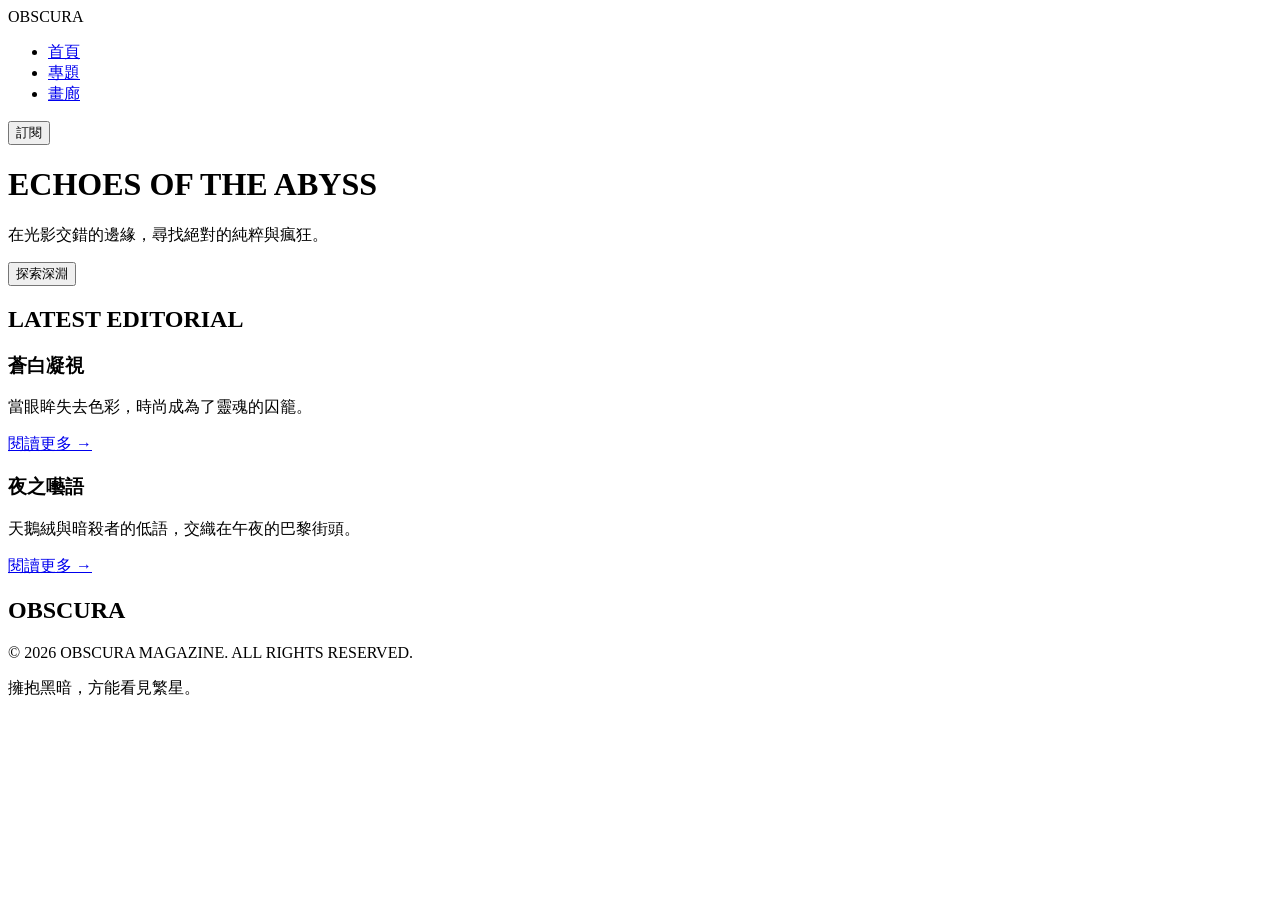
==== as04/index.html @ 0b8ed67d "Create index.html for OBSCURA magazine website This HTML file sets up the structure for the OBSCURA " ====
<!DOCTYPE html>
<html lang="zh-TW">
<head>
    <meta charset="UTF-8">
    <meta name="viewport" content="width=device-width, initial-scale=1.0">
    <title>OBSCURA | 詭譎時尚</title>
    <!-- 引入 Google Fonts -->
    <link href="https://fonts.googleapis.com/css2?family=Cormorant+Garamond:ital,wght@0,400;0,700;1,400&family=Montserrat:wght@300;400;600&display=swap" rel="stylesheet">
    <link rel="stylesheet" href="style.css">
</head>
<body>

    <!-- 導覽列 -->
    <nav class="navbar">
        <div class="logo">OBSCURA</div>
        <ul class="nav-links">
            <li><a href="#home">首頁</a></li>
            <li><a href="#editorial">專題</a></li>
            <li><a href="#gallery">畫廊</a></li>
        </ul>
        <button class="nav-btn">訂閱</button>
    </nav>

    <!-- 主視覺區塊 -->
    <header id="home" class="hero">
        <div class="hero-content">
            <h1 class="glitch-text" data-text="ECHOES OF THE ABYSS">ECHOES OF THE ABYSS</h1>
            <p>在光影交錯的邊緣，尋找絕對的純粹與瘋狂。</p>
            <button class="cta-btn">探索深淵</button>
        </div>
        <div class="hero-overlay"></div>
    </header>

    <!-- 雜誌文章區塊 -->
    <section id="editorial" class="editorial-section">
        <h2 class="section-title">LATEST EDITORIAL</h2>
        <div class="editorial-grid">
            <article class="card">
                <div class="card-img" style="background-image: url('https://images.unsplash.com/photo-1509631179647-0177331693ae?q=80&w=800&auto=format&fit=crop');"></div>
                <div class="card-content">
                    <h3>蒼白凝視</h3>
                    <p>當眼眸失去色彩，時尚成為了靈魂的囚籠。</p>
                    <a href="#" class="read-more">閱讀更多 <span>→</span></a>
                </div>
            </article>
            <article class="card">
                <div class="card-img" style="background-image: url('https://images.unsplash.com/photo-1605806616949-1e87b487cb2a?q=80&w=800&auto=format&fit=crop');"></div>
                <div class="card-content">
                    <h3>夜之囈語</h3>
                    <p>天鵝絨與暗殺者的低語，交織在午夜的巴黎街頭。</p>
                    <a href="#" class="read-more">閱讀更多 <span>→</span></a>
                </div>
            </article>
        </div>
    </section>

    <!-- 頁尾 -->
    <footer class="footer">
        <h2>OBSCURA</h2>
        <p>© 2026 OBSCURA MAGAZINE. ALL RIGHTS RESERVED.</p>
        <p class="disclaimer">擁抱黑暗，方能看見繁星。</p>
    </footer>

</body>
</html>
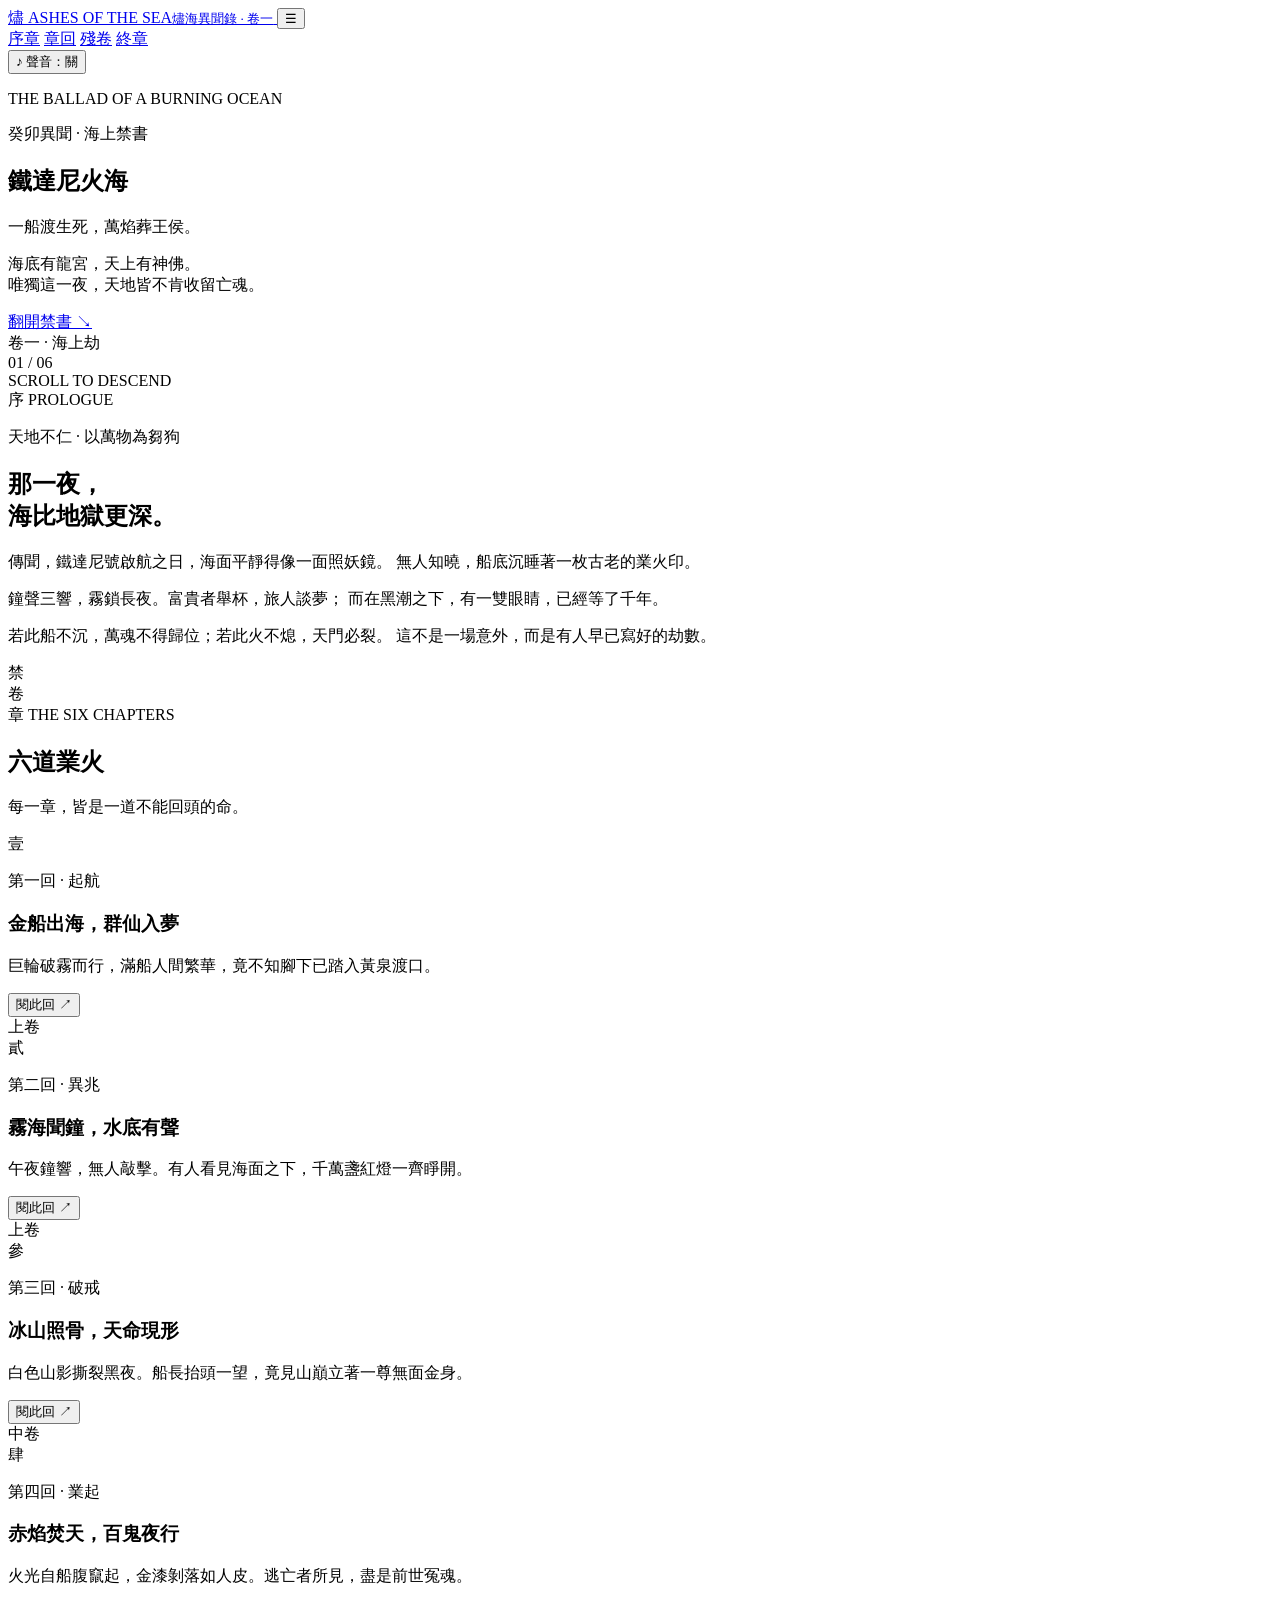
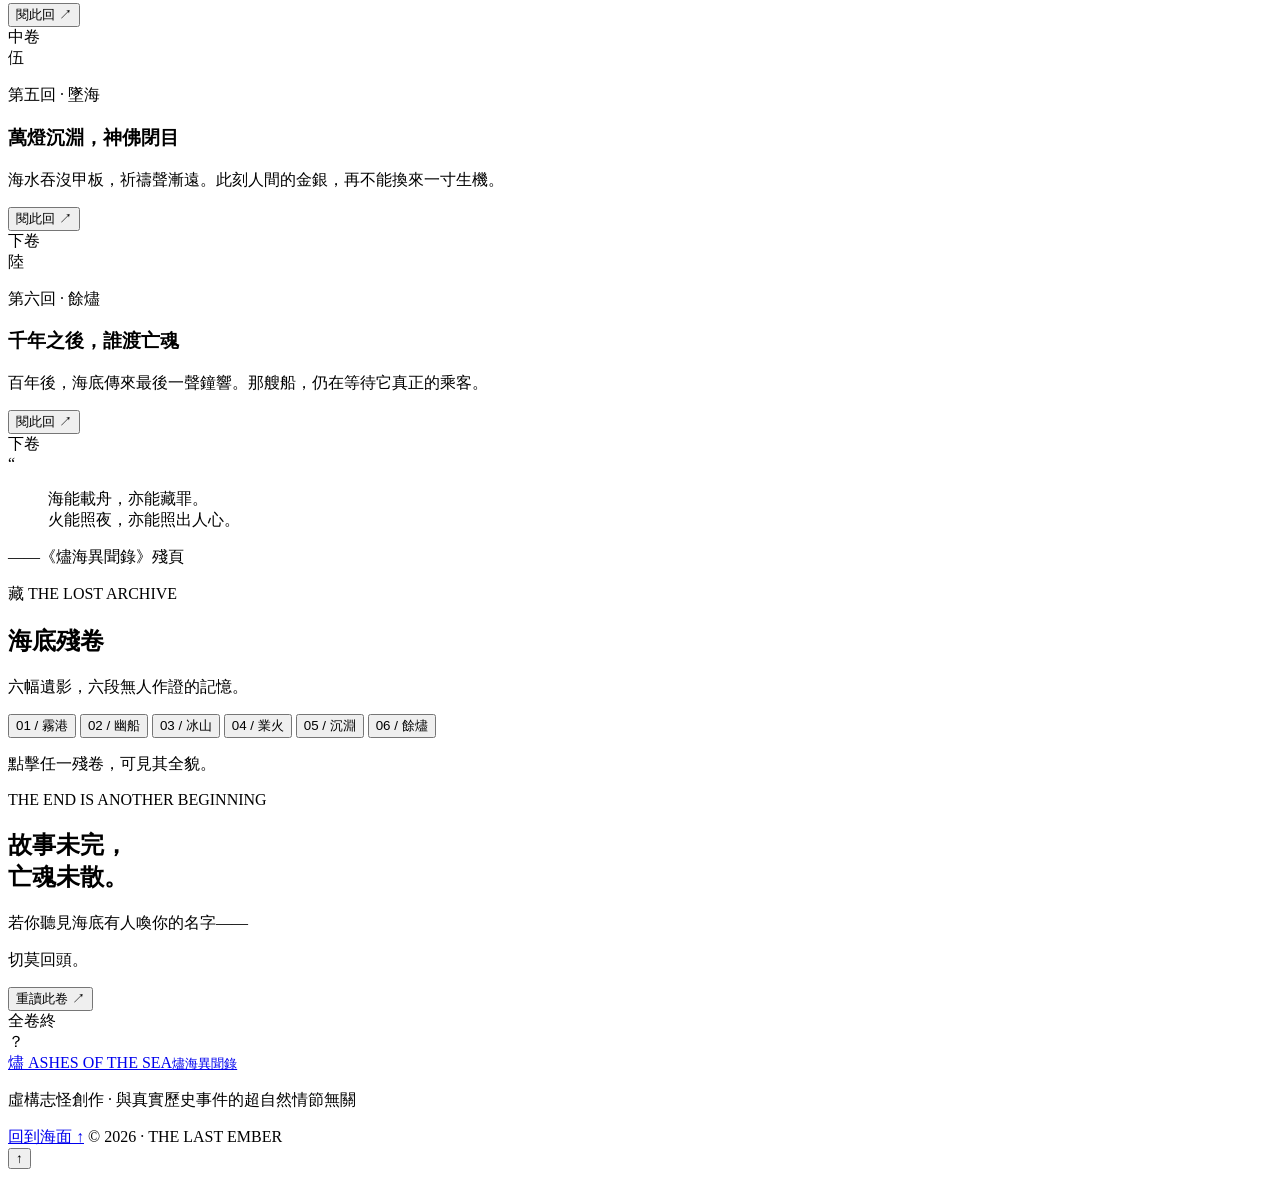
==== commit 5ce6b62c: "Create index.html" ====
--- a/as04/index.html
+++ b/as04/index.html
@@ -1,65 +1,447 @@
+
 <!DOCTYPE html>
-<html lang="zh-TW">
+<html lang="zh-Hant">
 <head>
-    <meta charset="UTF-8">
-    <meta name="viewport" content="width=device-width, initial-scale=1.0">
-    <title>OBSCURA | 詭譎時尚</title>
-    <!-- 引入 Google Fonts -->
-    <link href="https://fonts.googleapis.com/css2?family=Cormorant+Garamond:ital,wght@0,400;0,700;1,400&family=Montserrat:wght@300;400;600&display=swap" rel="stylesheet">
-    <link rel="stylesheet" href="style.css">
+  <meta charset="UTF-8">
+  <meta name="viewport" content="width=device-width, initial-scale=1.0">
+  <meta name="theme-color" content="#100d0c">
+  <meta name="description" content="鐵達尼火海：一場沉船、一場業火、一段被命運焚燒的神話。">
+  <title>鐵達尼火海 — 燼海異聞錄</title>
+  <link rel="stylesheet" href="style.css">
 </head>
 <body>
-
-    <!-- 導覽列 -->
-    <nav class="navbar">
-        <div class="logo">OBSCURA</div>
-        <ul class="nav-links">
-            <li><a href="#home">首頁</a></li>
-            <li><a href="#editorial">專題</a></li>
-            <li><a href="#gallery">畫廊</a></li>
-        </ul>
-        <button class="nav-btn">訂閱</button>
+  <div class="grain" aria-hidden="true"></div>
+  <div class="progress-track"><span id="progress"></span></div>
+
+  <header class="topbar">
+    <a class="brand" href="#home" aria-label="回到首頁">
+      <span class="brand-mark">燼</span>
+      <span>ASHES OF THE SEA<small>燼海異聞錄 · 卷一</small></span>
+    </a>
+    <button class="menu-toggle" id="menuToggle"
+      aria-expanded="false" aria-label="開啟導覽">☰</button>
+    <nav id="nav">
+      <a href="#prologue">序章</a>
+      <a href="#chapters">章回</a>
+      <a href="#gallery">殘卷</a>
+      <a href="#epilogue">終章</a>
     </nav>
-
-    <!-- 主視覺區塊 -->
-    <header id="home" class="hero">
-        <div class="hero-content">
-            <h1 class="glitch-text" data-text="ECHOES OF THE ABYSS">ECHOES OF THE ABYSS</h1>
-            <p>在光影交錯的邊緣，尋找絕對的純粹與瘋狂。</p>
-            <button class="cta-btn">探索深淵</button>
+    <button class="sound-btn" id="soundBtn" aria-pressed="false">
+      ♪ <span>聲音：關</span>
+    </button>
+  </header>
+
+  <main>
+    <section class="hero" id="home">
+      <div class="hero-image" role="img" aria-label="鐵達尼火海主視覺"></div>
+      <div class="hero-shade"></div>
+      <div class="hero-copy">
+        <p class="eyebrow">THE BALLAD OF A BURNING OCEAN</p>
+        <p class="hero-kicker">癸卯異聞 · 海上禁書</p>
+        <h1>鐵達尼<span>火海</span></h1>
+        <p class="hero-subtitle">一船渡生死，萬焰葬王侯。</p>
+        <div class="hero-rule"></div>
+        <p class="hero-desc">
+          海底有龍宮，天上有神佛。<br>
+          唯獨這一夜，天地皆不肯收留亡魂。
+        </p>
+        <a class="cta" href="#prologue">翻開禁書 <span>↘</span></a>
+      </div>
+      <div class="hero-side">卷一 · 海上劫</div>
+      <div class="hero-index">01 / 06</div>
+      <div class="scroll-note">SCROLL TO DESCEND</div>
+    </section>
+
+    <section class="intro section-pad" id="prologue">
+      <div class="section-label"><span>序</span> PROLOGUE</div>
+      <div class="intro-grid">
+        <div>
+          <p class="vertical-note">天地不仁 · 以萬物為芻狗</p>
+          <h2>那一夜，<br>海比地獄更深。</h2>
         </div>
-        <div class="hero-overlay"></div>
-    </header>
-
-    <!-- 雜誌文章區塊 -->
-    <section id="editorial" class="editorial-section">
-        <h2 class="section-title">LATEST EDITORIAL</h2>
-        <div class="editorial-grid">
-            <article class="card">
-                <div class="card-img" style="background-image: url('https://images.unsplash.com/photo-1509631179647-0177331693ae?q=80&w=800&auto=format&fit=crop');"></div>
-                <div class="card-content">
-                    <h3>蒼白凝視</h3>
-                    <p>當眼眸失去色彩，時尚成為了靈魂的囚籠。</p>
-                    <a href="#" class="read-more">閱讀更多 <span>→</span></a>
-                </div>
-            </article>
-            <article class="card">
-                <div class="card-img" style="background-image: url('https://images.unsplash.com/photo-1605806616949-1e87b487cb2a?q=80&w=800&auto=format&fit=crop');"></div>
-                <div class="card-content">
-                    <h3>夜之囈語</h3>
-                    <p>天鵝絨與暗殺者的低語，交織在午夜的巴黎街頭。</p>
-                    <a href="#" class="read-more">閱讀更多 <span>→</span></a>
-                </div>
-            </article>
+        <div class="intro-text">
+          <p class="dropcap">
+            傳聞，鐵達尼號啟航之日，海面平靜得像一面照妖鏡。
+            無人知曉，船底沉睡著一枚古老的業火印。
+          </p>
+          <p>
+            鐘聲三響，霧鎖長夜。富貴者舉杯，旅人談夢；
+            而在黑潮之下，有一雙眼睛，已經等了千年。
+          </p>
+          <p>
+            若此船不沉，萬魂不得歸位；若此火不熄，天門必裂。
+            這不是一場意外，而是有人早已寫好的劫數。
+          </p>
+          <div class="seal">禁<br>卷</div>
         </div>
-    </section>
-
-    <!-- 頁尾 -->
-    <footer class="footer">
-        <h2>OBSCURA</h2>
-        <p>© 2026 OBSCURA MAGAZINE. ALL RIGHTS RESERVED.</p>
-        <p class="disclaimer">擁抱黑暗，方能看見繁星。</p>
-    </footer>
-
+      </div>
+    </section>
+
+    <section class="chapters section-pad" id="chapters">
+      <div class="section-label"><span>章</span> THE SIX CHAPTERS</div>
+      <div class="section-heading">
+        <h2>六道業火</h2>
+        <p>每一章，皆是一道不能回頭的命。</p>
+      </div>
+
+      <div class="chapter-list">
+        <article class="chapter" data-chapter="01">
+          <div class="chapter-no">壹</div>
+          <div class="chapter-image image-1" role="img" aria-label="第一章配圖"></div>
+          <div class="chapter-copy">
+            <p class="chapter-tag">第一回 · 起航</p>
+            <h3>金船出海，群仙入夢</h3>
+            <p>巨輪破霧而行，滿船人間繁華，竟不知腳下已踏入黃泉渡口。</p>
+            <button class="read-btn" data-open="0">閱此回 <span>↗</span></button>
+          </div>
+          <span class="chapter-stamp">上卷</span>
+        </article>
+
+        <article class="chapter" data-chapter="02">
+          <div class="chapter-no">貳</div>
+          <div class="chapter-image image-2" role="img" aria-label="第二章配圖"></div>
+          <div class="chapter-copy">
+            <p class="chapter-tag">第二回 · 異兆</p>
+            <h3>霧海聞鐘，水底有聲</h3>
+            <p>午夜鐘響，無人敲擊。有人看見海面之下，千萬盞紅燈一齊睜開。</p>
+            <button class="read-btn" data-open="1">閱此回 <span>↗</span></button>
+          </div>
+          <span class="chapter-stamp">上卷</span>
+        </article>
+
+        <article class="chapter" data-chapter="03">
+          <div class="chapter-no">參</div>
+          <div class="chapter-image image-3" role="img" aria-label="第三章配圖"></div>
+          <div class="chapter-copy">
+            <p class="chapter-tag">第三回 · 破戒</p>
+            <h3>冰山照骨，天命現形</h3>
+            <p>白色山影撕裂黑夜。船長抬頭一望，竟見山巔立著一尊無面金身。</p>
+            <button class="read-btn" data-open="2">閱此回 <span>↗</span></button>
+          </div>
+          <span class="chapter-stamp">中卷</span>
+        </article>
+
+        <article class="chapter" data-chapter="04">
+          <div class="chapter-no">肆</div>
+          <div class="chapter-image image-4" role="img" aria-label="第四章配圖"></div>
+          <div class="chapter-copy">
+            <p class="chapter-tag">第四回 · 業起</p>
+            <h3>赤焰焚天，百鬼夜行</h3>
+            <p>火光自船腹竄起，金漆剝落如人皮。逃亡者所見，盡是前世冤魂。</p>
+            <button class="read-btn" data-open="3">閱此回 <span>↗</span></button>
+          </div>
+          <span class="chapter-stamp">中卷</span>
+        </article>
+
+        <article class="chapter" data-chapter="05">
+          <div class="chapter-no">伍</div>
+          <div class="chapter-image image-5" role="img" aria-label="第五章配圖"></div>
+          <div class="chapter-copy">
+            <p class="chapter-tag">第五回 · 墜海</p>
+            <h3>萬燈沉淵，神佛閉目</h3>
+            <p>海水吞沒甲板，祈禱聲漸遠。此刻人間的金銀，再不能換來一寸生機。</p>
+            <button class="read-btn" data-open="4">閱此回 <span>↗</span></button>
+          </div>
+          <span class="chapter-stamp">下卷</span>
+        </article>
+
+        <article class="chapter" data-chapter="06">
+          <div class="chapter-no">陸</div>
+          <div class="chapter-image image-6" role="img" aria-label="第六章配圖"></div>
+          <div class="chapter-copy">
+            <p class="chapter-tag">第六回 · 餘燼</p>
+            <h3>千年之後，誰渡亡魂</h3>
+            <p>百年後，海底傳來最後一聲鐘響。那艘船，仍在等待它真正的乘客。</p>
+            <button class="read-btn" data-open="5">閱此回 <span>↗</span></button>
+          </div>
+          <span class="chapter-stamp">下卷</span>
+        </article>
+      </div>
+    </section>
+
+    <section class="quote-band">
+      <div class="quote-mark">“</div>
+      <blockquote>海能載舟，亦能藏罪。<br>火能照夜，亦能照出人心。</blockquote>
+      <p>——《燼海異聞錄》殘頁</p>
+    </section>
+
+    <section class="gallery section-pad" id="gallery">
+      <div class="section-label"><span>藏</span> THE LOST ARCHIVE</div>
+      <div class="section-heading">
+        <h2>海底殘卷</h2>
+        <p>六幅遺影，六段無人作證的記憶。</p>
+      </div>
+      <div class="gallery-grid">
+        <button class="gallery-item g1" data-gallery="0" aria-label="放大第一張照片">
+          <span>01 / 霧港</span>
+        </button>
+        <button class="gallery-item g2" data-gallery="1" aria-label="放大第二張照片">
+          <span>02 / 幽船</span>
+        </button>
+        <button class="gallery-item g3" data-gallery="2" aria-label="放大第三張照片">
+          <span>03 / 冰山</span>
+        </button>
+        <button class="gallery-item g4" data-gallery="3" aria-label="放大第四張照片">
+          <span>04 / 業火</span>
+        </button>
+        <button class="gallery-item g5" data-gallery="4" aria-label="放大第五張照片">
+          <span>05 / 沉淵</span>
+        </button>
+        <button class="gallery-item g6" data-gallery="5" aria-label="放大第六張照片">
+          <span>06 / 餘燼</span>
+        </button>
+      </div>
+      <p class="gallery-hint">點擊任一殘卷，可見其全貌。</p>
+    </section>
+
+    <section class="epilogue" id="epilogue">
+      <div class="epilogue-image"></div>
+      <div class="epilogue-content">
+        <p class="eyebrow">THE END IS ANOTHER BEGINNING</p>
+        <h2>故事未完，<br>亡魂未散。</h2>
+        <p>若你聽見海底有人喚你的名字——</p>
+        <p>切莫回頭。</p>
+        <button class="cta" id="restartBtn">重讀此卷 <span>↗</span></button>
+      </div>
+      <div class="end-seal">全卷終<br>？</div>
+    </section>
+  </main>
+
+  <footer class="footer">
+    <a class="brand" href="#home"><span class="brand-mark">燼</span>
+      <span>ASHES OF THE SEA<small>燼海異聞錄</small></span>
+    </a>
+    <p>虛構志怪創作 · 與真實歷史事件的超自然情節無關</p>
+    <a href="#home" class="back-top">回到海面 ↑</a>
+    <span class="copyright">© 2026 · THE LAST EMBER</span>
+  </footer>
+
+  <!-- 章回閱讀視窗 -->
+  <div class="modal" id="chapterModal" role="dialog"
+       aria-modal="true" aria-labelledby="modalTitle" hidden>
+    <div class="modal-panel">
+      <button class="modal-close" data-close aria-label="關閉">×</button>
+      <p class="chapter-tag" id="modalTag">第一回</p>
+      <h2 id="modalTitle">金船出海，群仙入夢</h2>
+      <div class="modal-divider"></div>
+      <p id="modalText"></p>
+      <div class="modal-actions">
+        <button class="read-btn" id="prevChapter">← 上一回</button>
+        <button class="read-btn" id="nextChapter">下一回 →</button>
+      </div>
+    </div>
+  </div>
+
+  <!-- 圖片燈箱 -->
+  <div class="lightbox" id="lightbox" role="dialog"
+       aria-modal="true" aria-label="照片檢視器" hidden>
+    <button class="lightbox-close" data-lightbox-close aria-label="關閉">×</button>
+    <button class="lightbox-prev" aria-label="上一張">←</button>
+    <img id="lightboxImage" src="images/photo-01.jpg" alt="海底殘卷">
+    <button class="lightbox-next" aria-label="下一張">→</button>
+    <p id="lightboxCaption">01 / 霧港</p>
+  </div>
+
+  <button class="top-button" id="topBtn" aria-label="回到頂部">↑</button>
+  <div class="toast" id="toast" role="status" aria-live="polite"></div>
+
+  <script>
+    const chapters = [
+      {
+        tag: "第一回 · 起航",
+        title: "金船出海，群仙入夢",
+        text: "泰坦巨輪自霧港出航，煙囪吐出四道黑煙，宛若四條巨龍直衝天門。宴會廳裡，金杯相碰，琴聲如水。只有一名衣衫破舊的旅人，始終面朝船尾。他說，這艘船並非駛向新大陸，而是要將一筆千年的舊債，送回海底。"
+      },
+      {
+        tag: "第二回 · 異兆",
+        title: "霧海聞鐘，水底有聲",
+        text: "夜半子時，船鐘忽然自鳴三響。守夜者循聲望去，只見海面無風起紋，黑水之下排列著無數赤色燈籠。老水手跪地低語：那不是燈，是未能登岸的亡魂。此刻，所有羅盤同時失了方向，唯有船底傳來沉重的敲擊。"
+      },
+      {
+        tag: "第三回 · 破戒",
+        title: "冰山照骨，天命現形",
+        text: "冰山現於前方，月色照得山體如一座白骨法壇。船長命人轉舵，舵輪卻重如山岳。甲板上，那名旅人緩緩抬頭，眼中映出一尊無面金身。他說：天命已至。巨輪發出長嘯，鋼鐵裂開的聲音，彷彿有什麼古老之物，終於從沉睡中醒來。"
+      },
+      {
+        tag: "第四回 · 業起",
+        title: "赤焰焚天，百鬼夜行",
+        text: "最初的火光出現在無人看守的底艙。烈焰沿著鐵壁爬行，卻不燒木、不焚布，只追逐每個人腳下的影子。人群四散奔逃，走廊盡頭卻反覆出現同一扇門。門後傳來故人的聲音。旅人拔出一枚銅印，印上刻著四字：因果自還。"
+      },
+      {
+        tag: "第五回 · 墜海",
+        title: "萬燈沉淵，神佛閉目",
+        text: "船身傾斜，樂隊仍在演奏最後一曲。海水漫過樓梯，吞沒華服與珠寶。有人高呼神明之名，蒼穹卻沒有半點回應。旅人將銅印投入海中，火焰忽然化作漫天蓮燈。每一盞燈裡，都有一張等待歸家的臉。"
+      },
+      {
+        tag: "第六回 · 餘燼",
+        title: "千年之後，誰渡亡魂",
+        text: "多年以後，海底勘探者在殘骸中發現一枚完好無損的銅印。打撈當夜，海上無月，儀器卻錄下三聲古老鐘響。有人說，沉船從未真正沉沒，只是駛入了凡人看不見的海域。而那名旅人，仍站在船尾，等待下一個自以為不會溺亡的人。"
+      }
+    ];
+
+    const photos = [
+      { src: "images/photo-01.jpg", caption: "01 / 霧港" },
+      { src: "images/photo-02.jpg", caption: "02 / 幽船" },
+      { src: "images/photo-03.jpg", caption: "03 / 冰山" },
+      { src: "images/photo-04.jpg", caption: "04 / 業火" },
+      { src: "images/photo-05.jpg", caption: "05 / 沉淵" },
+      { src: "images/photo-06.jpg", caption: "06 / 餘燼" }
+    ];
+
+    const chapterModal = document.getElementById("chapterModal");
+    const lightbox = document.getElementById("lightbox");
+    let currentChapter = 0;
+    let currentPhoto = 0;
+    let previousFocus = null;
+    let toastTimer;
+
+    function showToast(message) {
+      const toast = document.getElementById("toast");
+      toast.textContent = message;
+      toast.classList.add("show");
+      clearTimeout(toastTimer);
+      toastTimer = setTimeout(() => toast.classList.remove("show"), 2200);
+    }
+
+    function openChapter(index) {
+      currentChapter = (index + chapters.length) % chapters.length;
+      const c = chapters[currentChapter];
+      document.getElementById("modalTag").textContent = c.tag;
+      document.getElementById("modalTitle").textContent = c.title;
+      document.getElementById("modalText").textContent = c.text;
+      previousFocus = document.activeElement;
+      chapterModal.hidden = false;
+      document.body.classList.add("no-scroll");
+      chapterModal.querySelector(".modal-close").focus();
+    }
+
+    function closeChapter() {
+      chapterModal.hidden = true;
+      if (lightbox.hidden) document.body.classList.remove("no-scroll");
+      if (previousFocus) previousFocus.focus();
+    }
+
+    document.querySelectorAll("[data-open]").forEach(button => {
+      button.addEventListener("click", () => openChapter(Number(button.dataset.open)));
+    });
+    document.getElementById("prevChapter").addEventListener("click", () => openChapter(currentChapter - 1));
+    document.getElementById("nextChapter").addEventListener("click", () => openChapter(currentChapter + 1));
+    chapterModal.querySelector("[data-close]").addEventListener("click", closeChapter);
+    chapterModal.addEventListener("click", event => {
+      if (event.target === chapterModal) closeChapter();
+    });
+
+    function openPhoto(index) {
+      currentPhoto = (index + photos.length) % photos.length;
+      const photo = photos[currentPhoto];
+      document.getElementById("lightboxImage").src = photo.src;
+      document.getElementById("lightboxImage").alt = photo.caption;
+      document.getElementById("lightboxCaption").textContent = photo.caption;
+      previousFocus = document.activeElement;
+      lightbox.hidden = false;
+      document.body.classList.add("no-scroll");
+      lightbox.querySelector(".lightbox-close").focus();
+    }
+
+    function closePhoto() {
+      lightbox.hidden = true;
+      if (chapterModal.hidden) document.body.classList.remove("no-scroll");
+      if (previousFocus) previousFocus.focus();
+    }
+
+    document.querySelectorAll("[data-gallery]").forEach(button => {
+      button.addEventListener("click", () => openPhoto(Number(button.dataset.gallery)));
+    });
+    lightbox.querySelector("[data-lightbox-close]").addEventListener("click", closePhoto);
+    lightbox.querySelector(".lightbox-prev").addEventListener("click", () => openPhoto(currentPhoto - 1));
+    lightbox.querySelector(".lightbox-next").addEventListener("click", () => openPhoto(currentPhoto + 1));
+    lightbox.addEventListener("click", event => {
+      if (event.target === lightbox) closePhoto();
+    });
+
+    document.addEventListener("keydown", event => {
+      if (event.key === "Escape") {
+        if (!lightbox.hidden) closePhoto();
+        else if (!chapterModal.hidden) closeChapter();
+      }
+      if (!lightbox.hidden && event.key === "ArrowRight") openPhoto(currentPhoto + 1);
+      if (!lightbox.hidden && event.key === "ArrowLeft") openPhoto(currentPhoto - 1);
+    });
+
+    const menuToggle = document.getElementById("menuToggle");
+    const nav = document.getElementById("nav");
+    menuToggle.addEventListener("click", () => {
+      const isOpen = nav.classList.toggle("nav-open");
+      menuToggle.setAttribute("aria-expanded", String(isOpen));
+      menuToggle.textContent = isOpen ? "×" : "☰";
+    });
+    nav.querySelectorAll("a").forEach(link => link.addEventListener("click", () => {
+      nav.classList.remove("nav-open");
+      menuToggle.setAttribute("aria-expanded", "false");
+      menuToggle.textContent = "☰";
+    }));
+
+    const progress = document.getElementById("progress");
+    const topBtn = document.getElementById("topBtn");
+    function updateScrollUI() {
+      const maxScroll = document.documentElement.scrollHeight - window.innerHeight;
+      const percent = maxScroll > 0 ? (window.scrollY / maxScroll) * 100 : 0;
+      progress.style.width = percent + "%";
+      topBtn.classList.toggle("visible", window.scrollY > 500);
+    }
+    window.addEventListener("scroll", updateScrollUI, { passive: true });
+    updateScrollUI();
+    topBtn.addEventListener("click", () => window.scrollTo({ top: 0, behavior: "smooth" }));
+    document.getElementById("restartBtn").addEventListener("click", () => {
+      window.scrollTo({ top: 0, behavior: "smooth" });
+      showToast("禁卷重啟：請再入此局。");
+    });
+
+    // 聲音開關：使用瀏覽器合成音效，不需外部音檔
+    let audioContext = null;
+    let soundOn = false;
+    const soundBtn = document.getElementById("soundBtn");
+    soundBtn.addEventListener("click", () => {
+      soundOn = !soundOn;
+      soundBtn.setAttribute("aria-pressed", String(soundOn));
+      soundBtn.querySelector("span").textContent = soundOn ? "聲音：開" : "聲音：關";
+      if (soundOn) {
+        try {
+          const AudioCtx = window.AudioContext || window.webkitAudioContext;
+          if (AudioCtx) {
+            audioContext = audioContext || new AudioCtx();
+            if (audioContext.state === "suspended") audioContext.resume();
+            const osc = audioContext.createOscillator();
+            const gain = audioContext.createGain();
+            osc.type = "sine";
+            osc.frequency.setValueAtTime(110, audioContext.currentTime);
+            gain.gain.setValueAtTime(0.0001, audioContext.currentTime);
+            gain.gain.exponentialRampToValueAtTime(0.045, audioContext.currentTime + 0.08);
+            gain.gain.exponentialRampToValueAtTime(0.0001, audioContext.currentTime + 1.1);
+            osc.connect(gain);
+            gain.connect(audioContext.destination);
+            osc.start();
+            osc.stop(audioContext.currentTime + 1.15);
+          } else {
+            showToast("此瀏覽器不支援合成音效。");
+          }
+        } catch (error) {
+          showToast("瀏覽器未允許播放音效。");
+        }
+      }
+      showToast(soundOn ? "幽海鐘聲已喚醒。" : "已歸於寂靜。");
+    });
+
+    // 圖片不存在時提供清楚提示
+    document.querySelectorAll(".chapter-image, .gallery-item").forEach((el, index) => {
+      const photo = photos[index % photos.length];
+      const img = new Image();
+      img.onerror = () => {
+        el.classList.add("image-missing");
+        el.setAttribute("title", "請確認 " + photo.src + " 已上傳");
+      };
+      img.src = photo.src;
+    });
+  </script>
 </body>
 </html>
